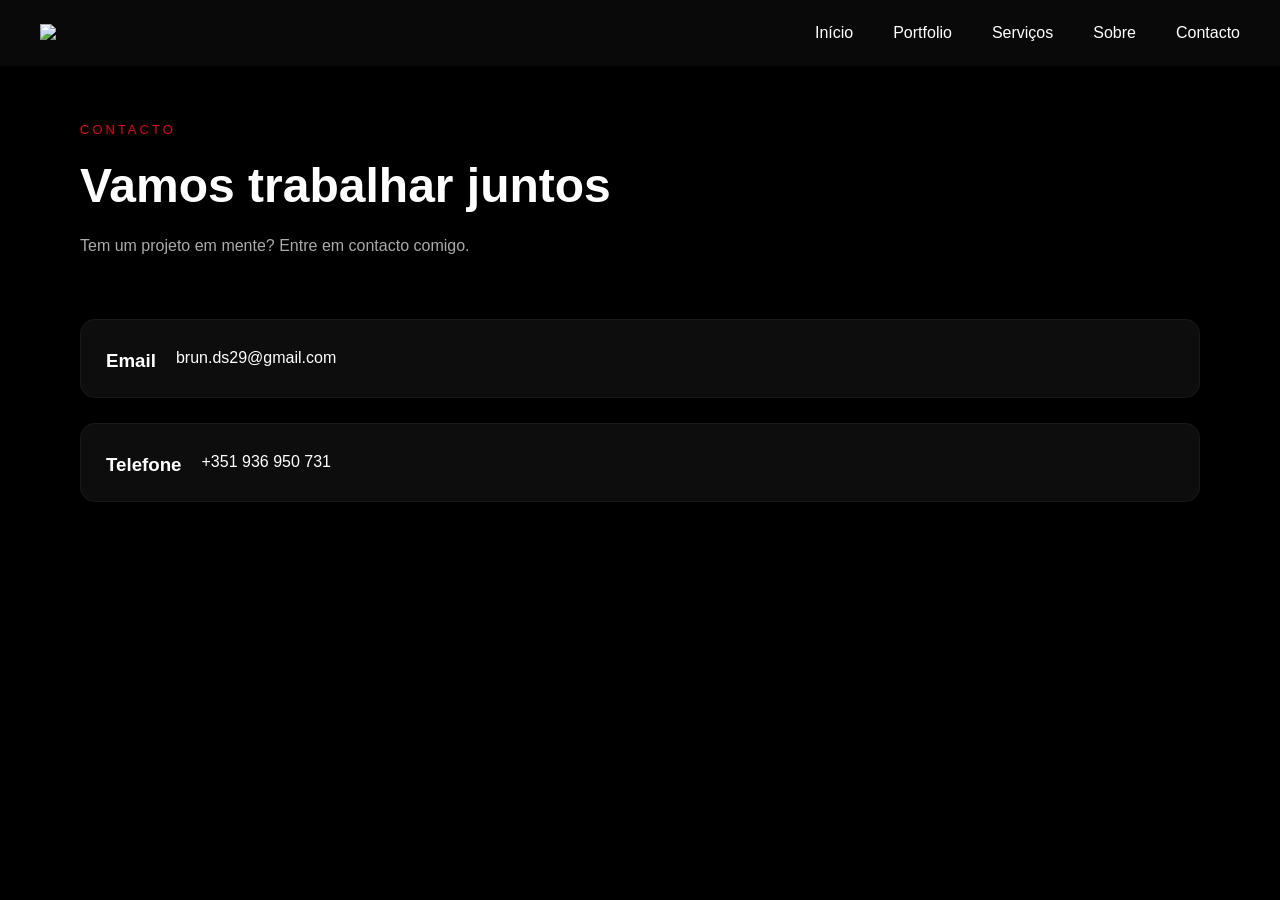
==== Contacto.html @ 80b0c51f "Add files via upload" ====
<!DOCTYPE html>
<title>Contacto</title>
<html lang="pt">
<head>
<link href="style.css" type="text/css" rel="stylesheet" />
<meta charset="UTF-8">
<meta name="viewport" content="width=device-width, initial-scale=1.0">

<title>Contacto</title>

<link rel="stylesheet" href="../css/style.css">

</head>

<body>

<header>
<nav class="navbar">

<div class="logo">
<img src="../Pictures/image-removebg-preview (1).png">
</div>

<ul class="nav-links">
<li><a href="../index.html">Início</a></li>
<li><a href="portfolio.html">Portfolio</a></li>
<li><a href="servicos.html">Serviços</a></li>
<li><a href="sobre.html">Sobre</a></li>
<li><a href="contacto.html">Contacto</a></li>
</ul>

</nav>
</header>

<section id="contacto">

<div class="contacto-header">

<span class="mini-title">CONTACTO</span>

<h2>Vamos trabalhar juntos</h2>

<p>
Tem um projeto em mente? Entre em contacto comigo.
</p>

</div>

<div class="contacto-grid">

<div class="contacto-card">
<h3>Email</h3>
<p>brun.ds29@gmail.com</p>
</div>

<div class="contacto-card">
<h3>Telefone</h3>
<p>+351 936 950 731</p>
</div>

</div>

</section>

</body>
</html>
---- style.css ----
/* RESET */
* {
    margin: 0;
    padding: 0;
    box-sizing: border-box;
}

html {
    scroll-behavior: smooth;
}

body {
    font-family: Arial, Helvetica, sans-serif;
    background-color: #000000;
    color: #fff;
}

/* NAVBAR */
.navbar {
    position: fixed;
    width: 100%;
    background-color: rgba(10,10,10,0.9);
    backdrop-filter: blur(5px);
    display: flex;
    align-items: center;
    justify-content: space-between;
    padding: 20px 40px;
    z-index: 1000;
}

.logo {
    font-size: 22px;
    font-weight: bold;
}

.logo .white { color: #fff; }
.logo .orange { color: #e30613; }

.nav-links {
    list-style: none;
    display: flex;
    gap: 40px;
}

.nav-links a {
    text-decoration: none;
    color: #fff;
    transition: 0.3s;
}

.nav-links a:hover {
    color: #e30613;
}

.btn {
    background-color: #e30613;
    color: #fff;
    padding: 12px 22px;
    border-radius: 8px;
    text-decoration: none;
    font-weight: bold;
    transition: 0.3s;
}

.btn:hover {
    opacity: 0.8;
}

/* HERO SECTION */
.hero {
    height: 100vh;
    background: 
        linear-gradient(rgba(0,0,0,0.7), rgba(0,0,0,0.7)),
        url('https://images.unsplash.com/photo-1492724441997-5dc865305da7') center/cover no-repeat;
    display: flex;
    align-items: center;
    justify-content: center;
    text-align: center;
    padding: 0 20px;
    position: relative;
}

.hero-content {
    max-width: 1000px;
}

.top-text {
    color: #e30613;
    letter-spacing: 4px;
    font-size: 14px;
    margin-bottom: 20px;
}

.hero h1 {
    font-size: 64px;
    line-height: 1.2;
    margin-bottom: 30px;
}

.hero p {
    color: #ccc;
    font-size: 20px;
    margin-bottom: 40px;
}

.hero-buttons {
    display: flex;
    justify-content: center;
    gap: 20px;
    margin-bottom: 60px;
}

.btn-outline {
    border: 1px solid rgba(255,255,255,0.3);
    padding: 12px 22px;
    border-radius: 8px;
    text-decoration: none;
    color: white;
    transition: 0.3s;
}

.btn-outline:hover {
    background-color: rgba(255,255,255,0.1);
}

/* EXPLORAR */
.explore {
    position: absolute;
    bottom: 30px;
    left: 50%;
    transform: translateX(-50%);
    color: #aaa;
    font-size: 14px;
    letter-spacing: 2px;
    cursor: pointer;
}

/* SEÇÕES */
section {
    padding: 120px 80px;
}

#portfolio {
    background-color: #1a1a1a;
}

/* SERVIÇOS */
#servicos {
    background-color: #0f0f0f;
}

.servicos-header {
    max-width: 700px;
    margin-bottom: 80px;
}

.mini-title {
    color: #e30613;
    letter-spacing: 3px;
    font-size: 13px;
}

.servicos-header h2 {
    font-size: 42px;
    margin: 20px 0;
}

.servicos-header p {
    color: #aaa;
    line-height: 1.6;
}

.servicos-grid {
    display: grid;
    grid-template-columns: repeat(auto-fit, minmax(280px, 1fr));
    gap: 30px;
}

.card {
    background-color: #0d0d0d;
    border: 1px solid rgba(255,255,255,0.05);
    border-radius: 15px;
    padding: 30px;
    transition: 0.3s;
}

.card:hover {
    transform: translateY(-8px);
    border-color: #e30613;
}

.icon {
    font-size: 28px;
    margin-bottom: 20px;
    color: #e30613;
}

.card h3 {
    margin-bottom: 15px;
}

.card p {
    color: #aaa;
    font-size: 15px;
    margin-bottom: 20px;
}

.tags span {
    display: inline-block;
    background-color: #111;
    padding: 6px 12px;
    border-radius: 20px;
    font-size: 12px;
    margin: 5px 5px 0 0;
    color: #ccc;
}

.tags span {
    display: inline-block;
    background-color: #111;
    padding: 6px 12px;
    border-radius: 20px;
    font-size: 12px;
    margin: 5px 5px 0 0;
    color: #ccc;
}

/* 🔥 AQUI COMEÇA O NOVO CSS DO PORTFOLIO */

.portfolio-header {
    max-width: 700px;
    margin-bottom: 60px;
}

/* ===== PORTFOLIO ===== */

.portfolio-header h2 {
    font-size: 42px;
    margin: 20px 0;
}

.portfolio-header p {
    color: #aaa;
    line-height: 1.6;
}

.portfolio-grid {
    display: grid;
    grid-template-columns: repeat(auto-fit, minmax(300px, 1fr));
    gap: 30px;
    margin-top: 60px;
}

.portfolio-card {
    background-color: #0d0d0d;
    border-radius: 15px;
    overflow: hidden;
    border: 1px solid rgba(255,255,255,0.05);
    transition: 0.3s;
}

.portfolio-card:hover {
    transform: translateY(-8px);
    border-color: #e30613;
}

.portfolio-card img {
    width: 100%;
    height: 180px;
    object-fit: cover;
    display: block;
}

.portfolio-content {
    padding: 20px;
}

.category {
    font-size: 12px;
    letter-spacing: 2px;
    color: #e30613;
}

.portfolio-content h3 {
    margin: 15px 0 10px 0;
}

.portfolio-content p {
    color: #aaa;
    font-size: 14px;
}


/* ===== SOBRE ===== */

#sobre {
    background-color: #111;
}

.sobre-header {
    max-width: 700px;
    margin-bottom: 80px;
}

.sobre-header h2 {
    font-size: 42px;
    margin: 20px 0;
}

.sobre-header p {
    color: #aaa;
    line-height: 1.7;
}

/* ===== VALORES AJUSTADOS ===== */

.valores-grid {
    display: flex;
    justify-content: center;   /* centraliza */
    align-items: center;
    gap: 25px;
    margin-top: 50px;
}

.valor-card {
    background: #111;
    width: 160px;
    padding: 20px 15px;
    border-radius: 12px;
    text-align: center;
    border: 1px solid rgba(255,255,255,0.05);
    transition: 0.3s;
    flex: 0 0 160px;   /* impede quebrar */
}

.valor-card:hover {
    transform: translateY(-6px);
    border-color: #e30613;
}

.valor-icon {
    font-size: 20px;
    margin-bottom: 8px;
}

.valor-card h3 {
    font-size: 14px;
    font-weight: 500;
}

/* SOBRE LAYOUT LATERAL */

.sobre-container {
    display: grid;
    grid-template-columns: 1.2fr 1fr;
    gap: 60px;
    align-items: start;
}

@media (max-width: 900px) {
    .sobre-container {
        grid-template-columns: 1fr;
    }
}

.skills-box {
    background: #0d0d0d;
    padding: 40px;
    border-radius: 15px;
    border: 1px solid rgba(255,255,255,0.05);
}

.skills-box h3 {
    margin-bottom: 25px;
}

.skill-item {
    background: #111;
    padding: 15px 20px;
    margin-bottom: 15px;
    border-radius: 8px;
    font-size: 14px;
    border-left: 3px solid #e30613;
}

/* ===== ORÇAMENTO ===== */

#orcamento {
    background-color: #0b0b0b;
}

.orcamento-header {
    text-align: center;
    max-width: 700px;
    margin: 0 auto 60px auto;
}

.orcamento-header h2 {
    font-size: 40px;
    margin: 20px 0;
}

.orcamento-header p {
    color: #aaa;
    line-height: 1.6;
}

form {
    max-width: 900px;
    margin: auto;
    background: #0f0f0f;
    padding: 50px;
    border-radius: 15px;
    border: 1px solid rgba(255,255,255,0.05);
}

.form-grid {
    display: grid;
    grid-template-columns: 1fr 1fr;
    gap: 25px;
}

.form-group {
    display: flex;
    flex-direction: column;
}

.form-group.full {
    grid-column: span 2;
}

label {
    margin-bottom: 8px;
    font-size: 14px;
    color: #ccc;
}

input,
select,
textarea {
    background: #111;
    border: 1px solid rgba(255,255,255,0.05);
    padding: 14px 15px;
    border-radius: 8px;
    color: white;
    font-size: 14px;
    transition: 0.3s;
}

textarea {
    min-height: 120px;
    resize: none;
}

input:focus,
select:focus,
textarea:focus {
    outline: none;
    border-color: #e30613;
    box-shadow: 0 0 0 2px rgba(255,106,0,0.2);
}

/* BOTÃO */

.btn-primary {
    margin-top: 30px;
    background: #e30613;
    border: none;
    padding: 15px 30px;
    border-radius: 8px;
    color: black;
    font-weight: bold;
    cursor: pointer;
    transition: 0.3s;
}

.btn-primary:hover {
    background: #e30613;
    transform: translateY(-2px);
}

/* RESPONSIVO */

@media (max-width: 768px) {
    .form-grid {
        grid-template-columns: 1fr;
    }

    .form-group.full {
        grid-column: span 1;
    }

    form {
        padding: 30px;
    }
}

.sobre-left {
    display: flex;
    flex-direction: column;
    justify-content: center;
}

/* ===== CONTACTO ===== */

#contacto {
    background-color: #000;
    padding: 120px 80px;
}

.contacto-header {
    max-width: 700px;
    margin-bottom: 60px;
}

.contacto-header h2 {
    font-size: 48px;
    margin: 20px 0;
}

.contacto-header p {
    color: #aaa;
    line-height: 1.6;
}

.contacto-grid {
    display: grid;
    gap: 25px;
}

.contacto-card {
    display: flex;
    align-items: center;
    gap: 20px;
    background: #0d0d0d;
    padding: 25px;
    border-radius: 15px;
    border: 1px solid rgba(255,255,255,0.05);
    transition: 0.3s;
}

.contacto-card:hover {
    border-color: #e30613;
    transform: translateY(-4px);
}

.contacto-icon {
    font-size: 22px;
    background: rgba(0,81,230,0.1);
    color: #e30613;
    padding: 15px;
    border-radius: 10px;
}

.contacto-card span {
    color: #888;
    font-size: 14px;
}

.contacto-card h3 {
    margin-top: 5px;
}

/* ===== REDES SOCIAIS ===== */

#redes {
    padding: 120px 80px;
    background: #000;
}

.redes-box {
    background: #0d0d0d;
    padding: 50px;
    border-radius: 15px;
    border: 1px solid rgba(255,255,255,0.05);
    margin-bottom: 50px;
}

.redes-box h2 {
    margin-bottom: 15px;
}

.redes-box p {
    color: #aaa;
    margin-bottom: 30px;
}

.redes-grid {
    display: grid;
    grid-template-columns: 1fr 1fr;
    gap: 20px;
}

.rede-btn {
    display: block;
    text-align: center;
    padding: 18px;
    border-radius: 10px;
    background: #111;
    border: 1px solid rgba(255,255,255,0.08);
    text-decoration: none;
    color: white;
    transition: 0.3s;
}

.rede-btn:hover {
    border-color: #e30613;
    background: #151515;
}

/* ===== PROJETO URGENTE ===== */

.urgente-box {
    background: #6a0808;
    padding: 60px;
    border-radius: 15px;
    border: 1px solid #e30613
}

.urgente-box h2 {
    margin-bottom: 15px;
}

.urgente-box p {
    color: #bbb;
    margin-bottom: 30px;
}

.btn-urgente {
    display: inline-block;
    background: #e30613;
    color: black;
    padding: 15px 30px;
    border-radius: 8px;
    font-weight: bold;
    text-decoration: none;
    transition: 0.3s;
}

.btn-urgente:hover {
    background: #e30613;
    transform: translateY(-2px);
}

/* RESPONSIVO */

@media (max-width: 768px) {
    .redes-grid {
        grid-template-columns: 1fr;
    }

    #redes {
        padding: 80px 30px;
    }
}

.portfolio-card video {
    width: 100%;
    height: 250px;   /* usa o mesmo valor que as imagens */
    object-fit: cover;
    display: block;
}




/* ============================= */
/* ===== AJUSTE MOBILE TOTAL ==== */
/* ============================= */

@media (max-width: 768px) {

    /* NAVBAR */
    .navbar {
        flex-direction: column;
        padding: 15px 20px;
        gap: 15px;
    }

    .nav-links {
        flex-direction: column;
        gap: 15px;
        align-items: center;
    }

    /* HERO */
    .hero {
        height: auto;
        padding: 120px 20px 80px 20px;
    }

    .hero h1 {
        font-size: 34px;
        line-height: 1.3;
    }

    .hero p {
        font-size: 16px;
    }

    .hero-buttons {
        flex-direction: column;
        gap: 15px;
    }

    /* SEÇÕES GERAIS */
    section {
        padding: 80px 20px;
    }

    /* PORTFOLIO */
    .portfolio-grid {
        grid-template-columns: 1fr;
    }

    /* SERVIÇOS */
    .servicos-grid {
        grid-template-columns: 1fr;
    }

    /* SOBRE */
    .valores-grid {
        flex-direction: column;
        align-items: center;
    }

    .valor-card {
        width: 100%;
        max-width: 260px;
        flex: unset;
    }

    .sobre-container {
        grid-template-columns: 1fr;
        gap: 40px;
    }

    /* FORMULÁRIO */
    .form-grid {
        grid-template-columns: 1fr;
    }

    .form-group.full {
        grid-column: span 1;
    }

    form {
        padding: 25px;
    }

    /* CONTACTO */
    #contacto {
        padding: 80px 20px;
    }

    .contacto-header h2 {
        font-size: 32px;
    }

    /* REDES */
    #redes {
        padding: 80px 20px;
    }

    .redes-grid {
        grid-template-columns: 1fr;
    }

    /* URGENTE */
    .urgente-box {
        padding: 30px 20px;
    }

}

/* =============================== */
/* ===== MENU LATERAL MOBILE ===== */
/* =============================== */

.menu-toggle {
    display: none;
    font-size: 28px;
    cursor: pointer;
    z-index: 1100;
}

/* OVERLAY ESCURO */
.overlay {
    position: fixed;
    top: 0;
    left: 0;
    width: 100%;
    height: 100%;
    background: rgba(0,0,0,0.6);
    opacity: 0;
    visibility: hidden;
    transition: 0.3s ease;
    z-index: 998;
}

.overlay.active {
    opacity: 1;
    visibility: visible;
}

@media (max-width: 768px) {

    .menu-toggle {
        display: block;
    }

    .nav-links {
        position: fixed;
        top: 0;
        left: -100%;
        width: 85%;
        max-width: 320px;
        height: 100vh;
        background: #0d0d0d;
        flex-direction: column;
        padding: 100px 30px;
        gap: 30px;
        transition: 0.4s ease;
        z-index: 999;
    }

    .nav-links.active {
        left: 0;
    }

    .btn {
        display: none;
    }
}

.logo img {
    height: 70px;
    width: auto;
}
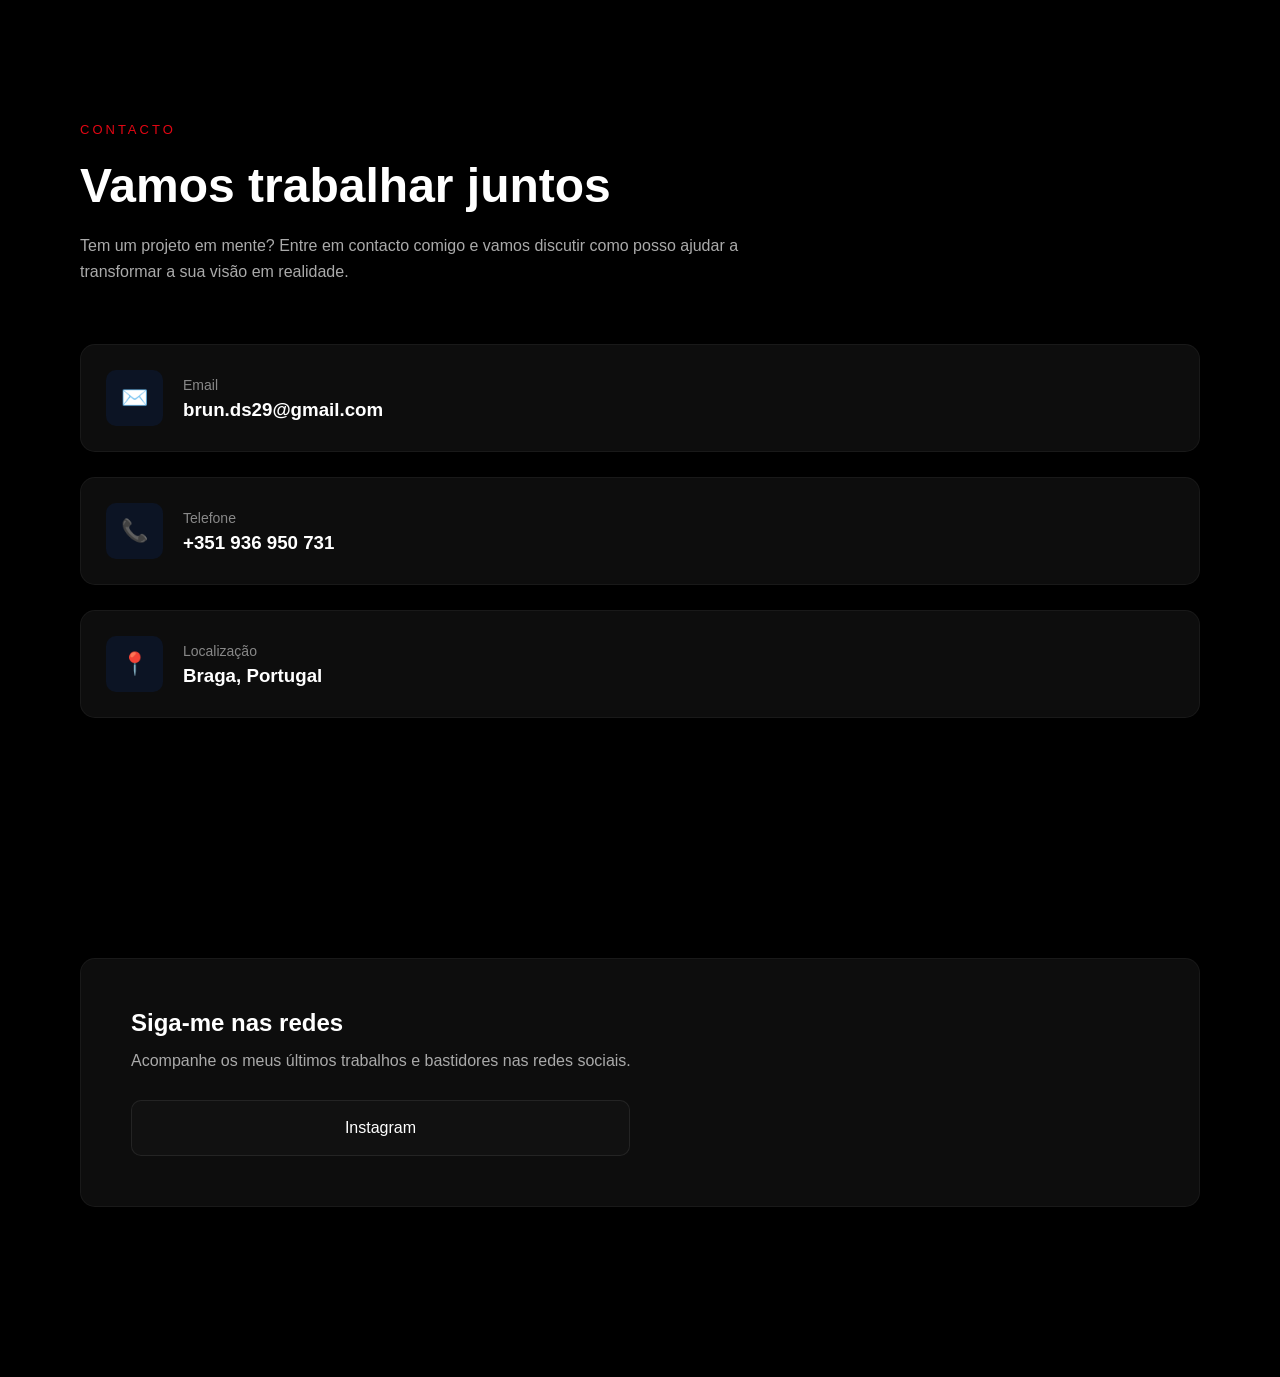
==== commit b49a5431: "Update Contacto.html" ====
--- a/Contacto.html
+++ b/Contacto.html
@@ -5,62 +5,60 @@
 <link href="style.css" type="text/css" rel="stylesheet" />
 <meta charset="UTF-8">
 <meta name="viewport" content="width=device-width, initial-scale=1.0">
-
-<title>Contacto</title>
-
-<link rel="stylesheet" href="../css/style.css">
-
-</head>
-
-<body>
-
-<header>
-<nav class="navbar">
-
-<div class="logo">
-<img src="../Pictures/image-removebg-preview (1).png">
-</div>
-
-<ul class="nav-links">
-<li><a href="../index.html">Início</a></li>
-<li><a href="portfolio.html">Portfolio</a></li>
-<li><a href="servicos.html">Serviços</a></li>
-<li><a href="sobre.html">Sobre</a></li>
-<li><a href="contacto.html">Contacto</a></li>
-</ul>
-
-</nav>
-</header>
-
 <section id="contacto">
 
-<div class="contacto-header">
+    <div class="contacto-header">
+        <span class="mini-title">CONTACTO</span>
+        <h2>Vamos trabalhar juntos</h2>
+        <p>
+            Tem um projeto em mente? Entre em contacto comigo e vamos discutir
+            como posso ajudar a transformar a sua visão em realidade.
+        </p>
+    </div>
 
-<span class="mini-title">CONTACTO</span>
+    <div class="contacto-grid">
 
-<h2>Vamos trabalhar juntos</h2>
+        <div class="contacto-card">
+            <div class="contacto-icon">✉️</div>
+            <div>
+                <span>Email</span>
+                <h3>brun.ds29@gmail.com</h3>
+            </div>
+        </div>
 
-<p>
-Tem um projeto em mente? Entre em contacto comigo.
-</p>
+        <div class="contacto-card">
+            <div class="contacto-icon">📞</div>
+            <div>
+                <span>Telefone</span>
+                <h3>+351 936 950 731</h3>
+            </div>
+        </div>
 
-</div>
-
-<div class="contacto-grid">
-
-<div class="contacto-card">
-<h3>Email</h3>
-<p>brun.ds29@gmail.com</p>
-</div>
-
-<div class="contacto-card">
-<h3>Telefone</h3>
-<p>+351 936 950 731</p>
-</div>
-
-</div>
+        <div class="contacto-card">
+            <div class="contacto-icon">📍</div>
+            <div>
+                <span>Localização</span>
+                <h3>Braga, Portugal</h3>
+            </div>
+        </div>
+    </div>
 
 </section>
 
-</body>
+<section id="redes">
+
+    <div class="redes-box">
+        <h2>Siga-me nas redes</h2>
+        <p>Acompanhe os meus últimos trabalhos e bastidores nas redes sociais.</p>
+
+
+<div class="redes-grid">
+
+    <a href="https://www.instagram.com/webrun_d.s/" target="_blank" class="rede-btn">
+        Instagram
+    </a>
+</div>
+    </div>
+</section>
+</head>
 </html>
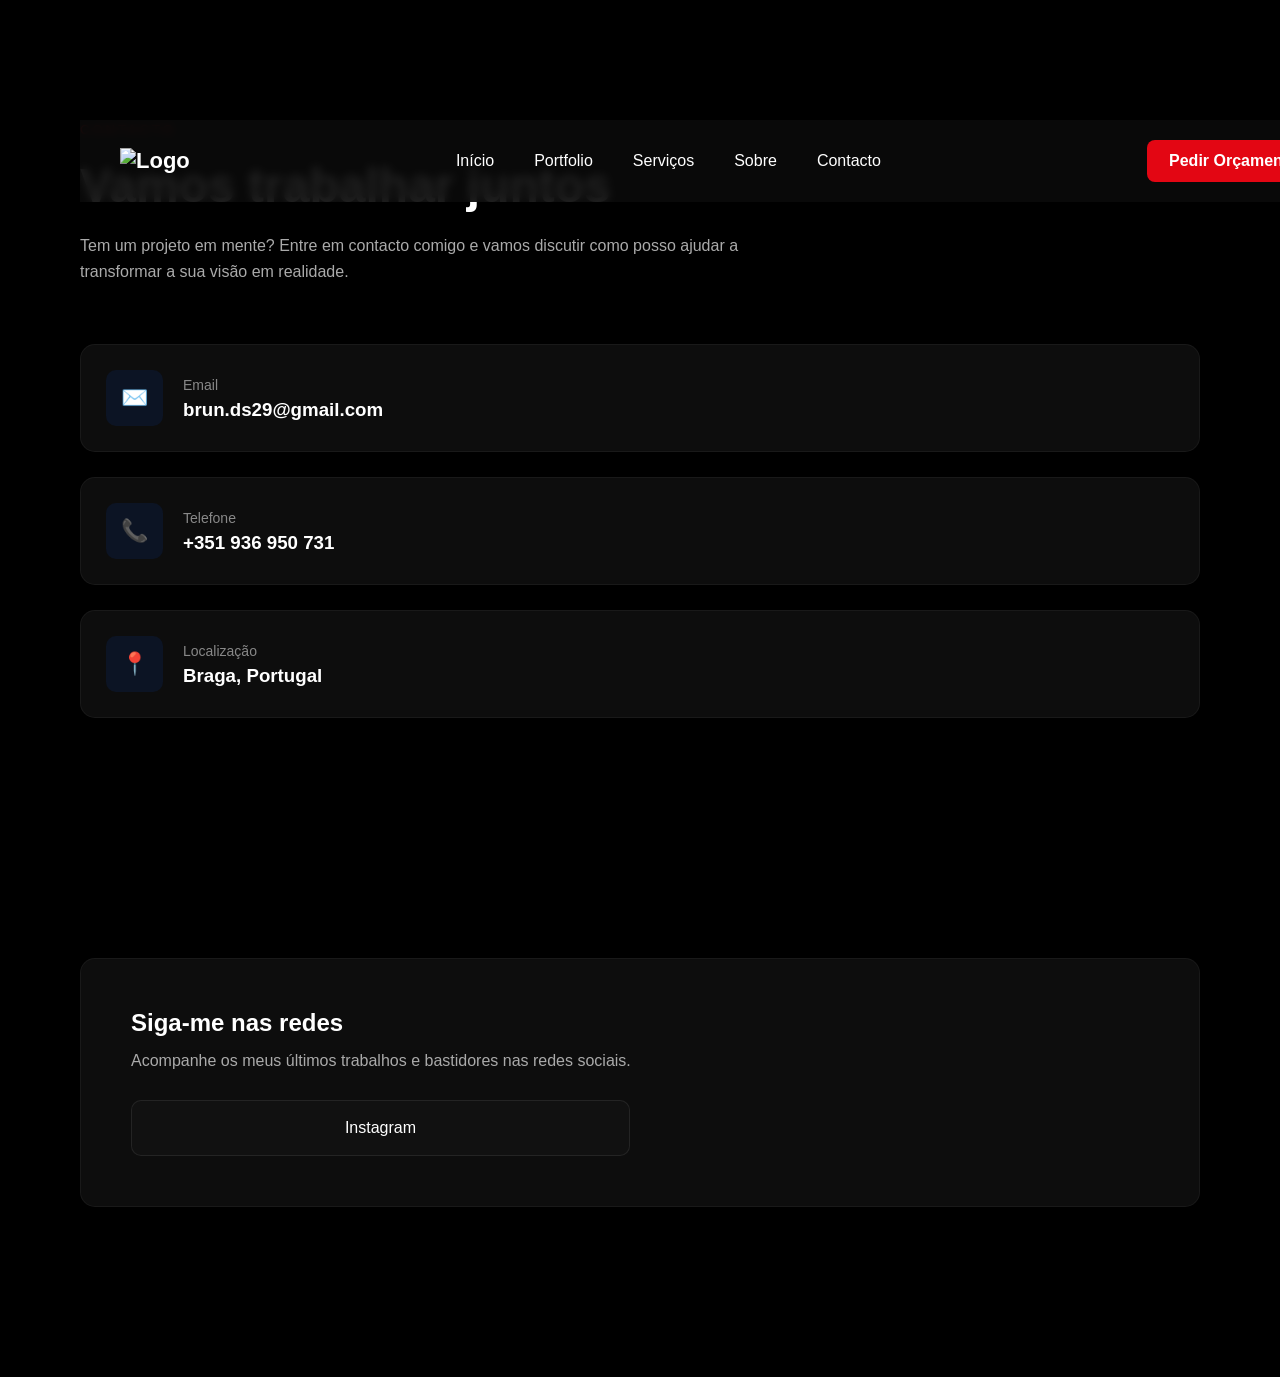
==== commit 53bb031c: "Update Contacto.html" ====
--- a/Contacto.html
+++ b/Contacto.html
@@ -6,6 +6,32 @@
 <meta charset="UTF-8">
 <meta name="viewport" content="width=device-width, initial-scale=1.0">
 <section id="contacto">
+
+
+<body>
+
+<div class="overlay" onclick="closeMenu()"></div>
+
+<header>
+<nav class="navbar">
+
+<div class="logo">
+<img src="Pictures/image-removebg-preview (1).png" alt="Logo">
+</div>
+
+<div class="menu-toggle" onclick="toggleMenu()">☰</div>
+
+<ul class="nav-links">
+<a href="index.html">Início</a>
+<a href="Portfolio.html">Portfolio</a>
+<a href="Serviços.html">Serviços</a>
+<a href="Sobre mim.html">Sobre</a>
+<a href="Contacto.html">Contacto</a>
+</ul>
+
+<a href="pages/contacto.html#orcamento" class="btn">Pedir Orçamento</a>
+
+</nav>
 
     <div class="contacto-header">
         <span class="mini-title">CONTACTO</span>
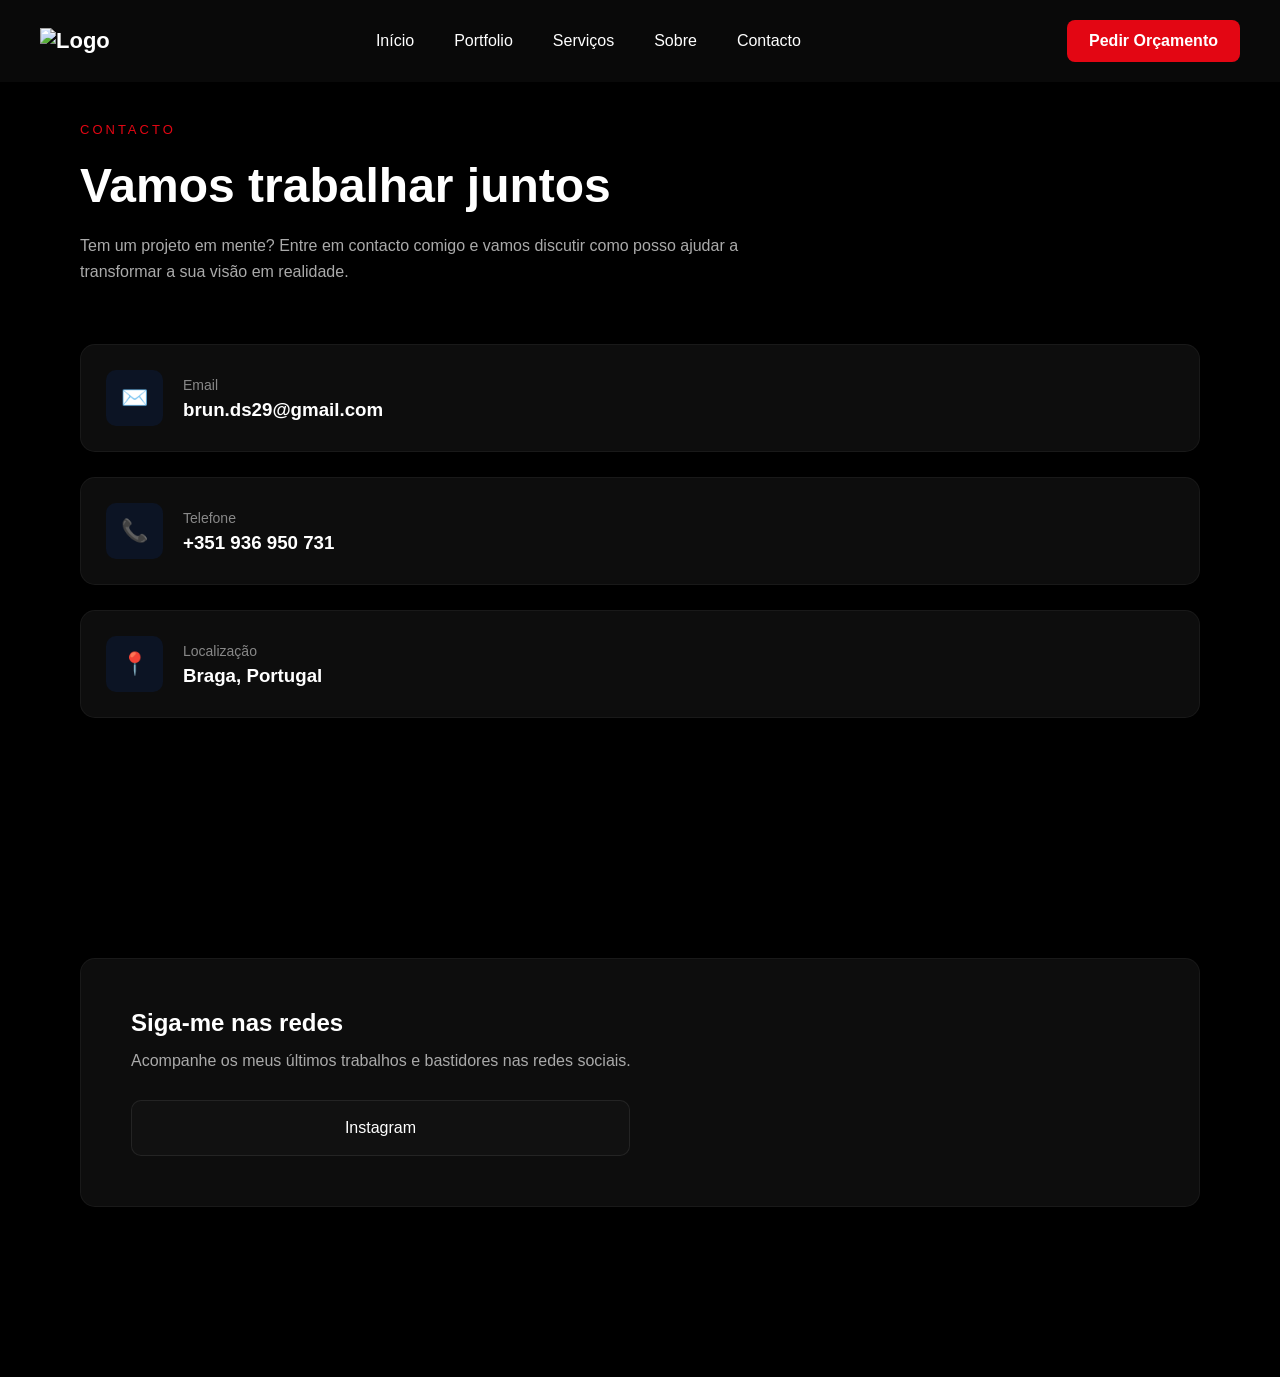
==== commit 978c525d: "Update Contacto.html" ====
--- a/Contacto.html
+++ b/Contacto.html
@@ -1,12 +1,12 @@
 <!DOCTYPE html>
-<title>Contacto</title>
 <html lang="pt">
+
 <head>
-<link href="style.css" type="text/css" rel="stylesheet" />
-<meta charset="UTF-8">
-<meta name="viewport" content="width=device-width, initial-scale=1.0">
-<section id="contacto">
-
+    <meta charset="UTF-8">
+    <meta name="viewport" content="width=device-width, initial-scale=1.0">
+    <title>Contacto</title>
+    <link href="style.css" type="text/css" rel="stylesheet" />
+</head>
 
 <body>
 
@@ -32,6 +32,10 @@
 <a href="pages/contacto.html#orcamento" class="btn">Pedir Orçamento</a>
 
 </nav>
+</header>
+
+<!-- CONTACTO -->
+<section id="contacto">
 
     <div class="contacto-header">
         <span class="mini-title">CONTACTO</span>
@@ -67,24 +71,26 @@
                 <h3>Braga, Portugal</h3>
             </div>
         </div>
+
     </div>
 
 </section>
 
+<!-- REDES -->
 <section id="redes">
 
     <div class="redes-box">
         <h2>Siga-me nas redes</h2>
         <p>Acompanhe os meus últimos trabalhos e bastidores nas redes sociais.</p>
 
+        <div class="redes-grid">
+            <a href="https://www.instagram.com/webrun_d.s/" target="_blank" class="rede-btn">
+                Instagram
+            </a>
+        </div>
+    </div>
 
-<div class="redes-grid">
+</section>
 
-    <a href="https://www.instagram.com/webrun_d.s/" target="_blank" class="rede-btn">
-        Instagram
-    </a>
-</div>
-    </div>
-</section>
-</head>
+</body>
 </html>
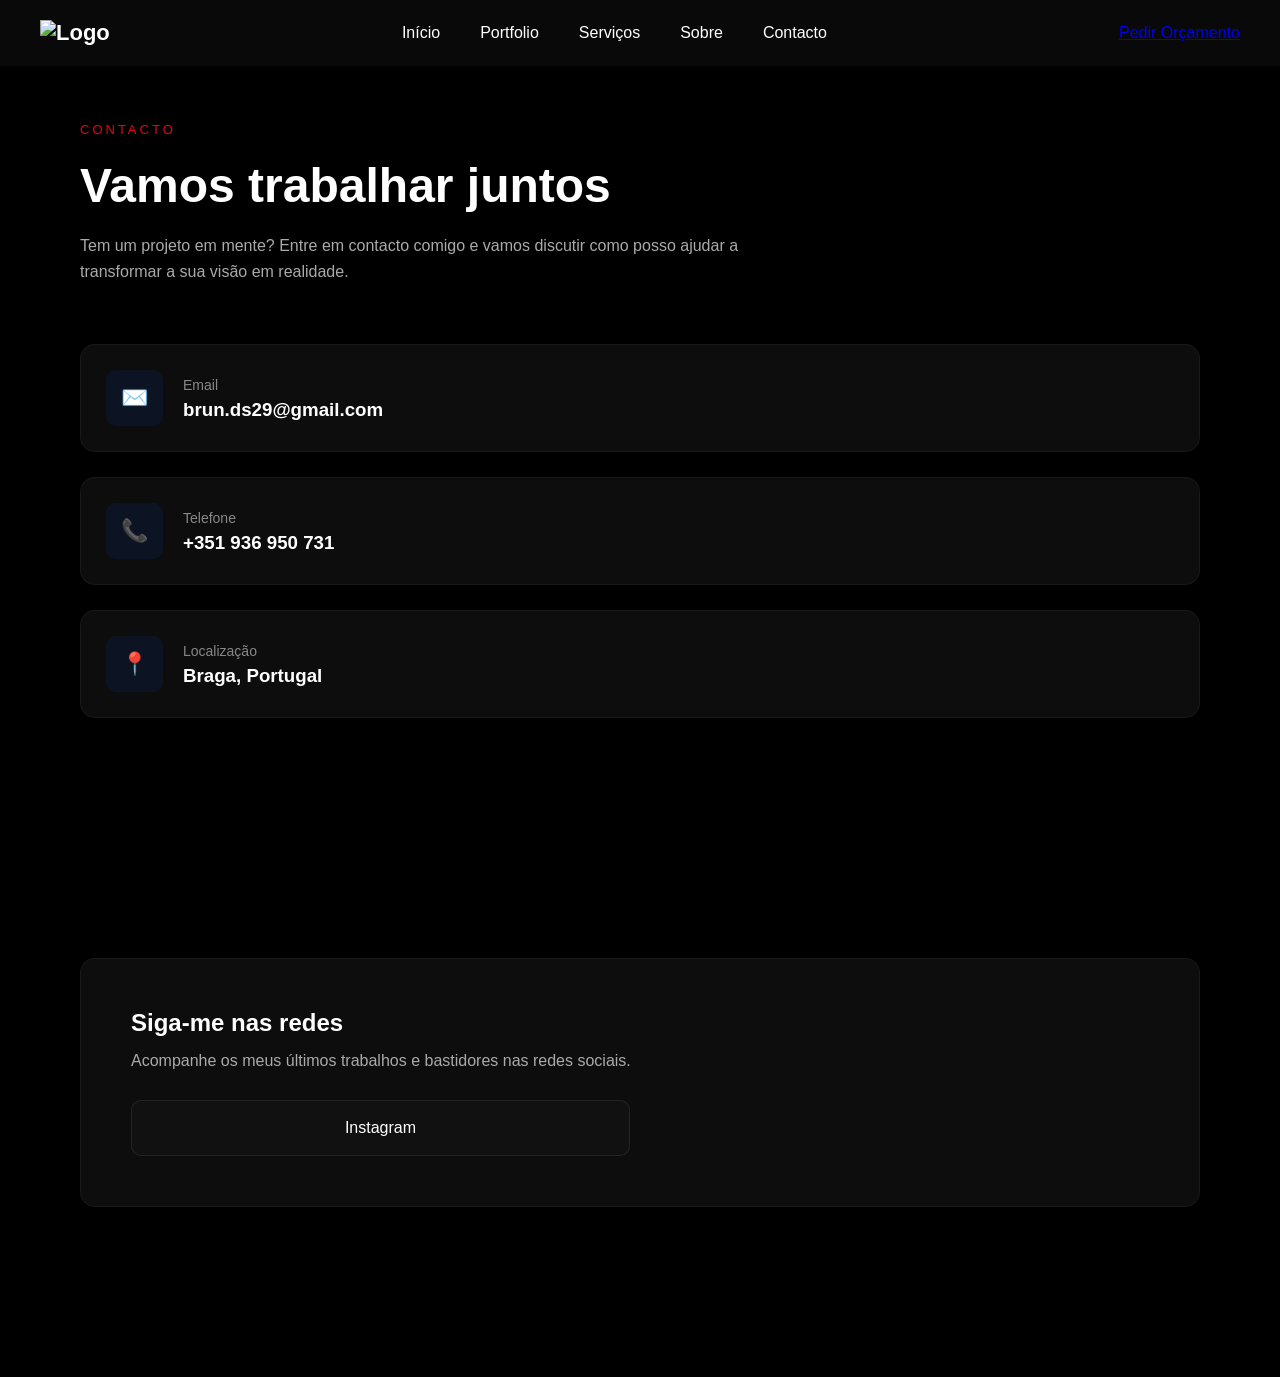
==== commit a030aab8: "Update Contacto.html" ====
--- a/Contacto.html
+++ b/Contacto.html
@@ -16,7 +16,7 @@
 <nav class="navbar">
 
 <div class="logo">
-<img src="Pictures/image-removebg-preview (1).png" alt="Logo">
+<img src="Site/logo2" alt="Logo">
 </div>
 
 <div class="menu-toggle" onclick="toggleMenu()">☰</div>
@@ -29,7 +29,7 @@
 <a href="Contacto.html">Contacto</a>
 </ul>
 
-<a href="pages/contacto.html#orcamento" class="btn">Pedir Orçamento</a>
+<a href="Orçamento.html" class="Orçamento">Pedir Orçamento</a>
 
 </nav>
 </header>
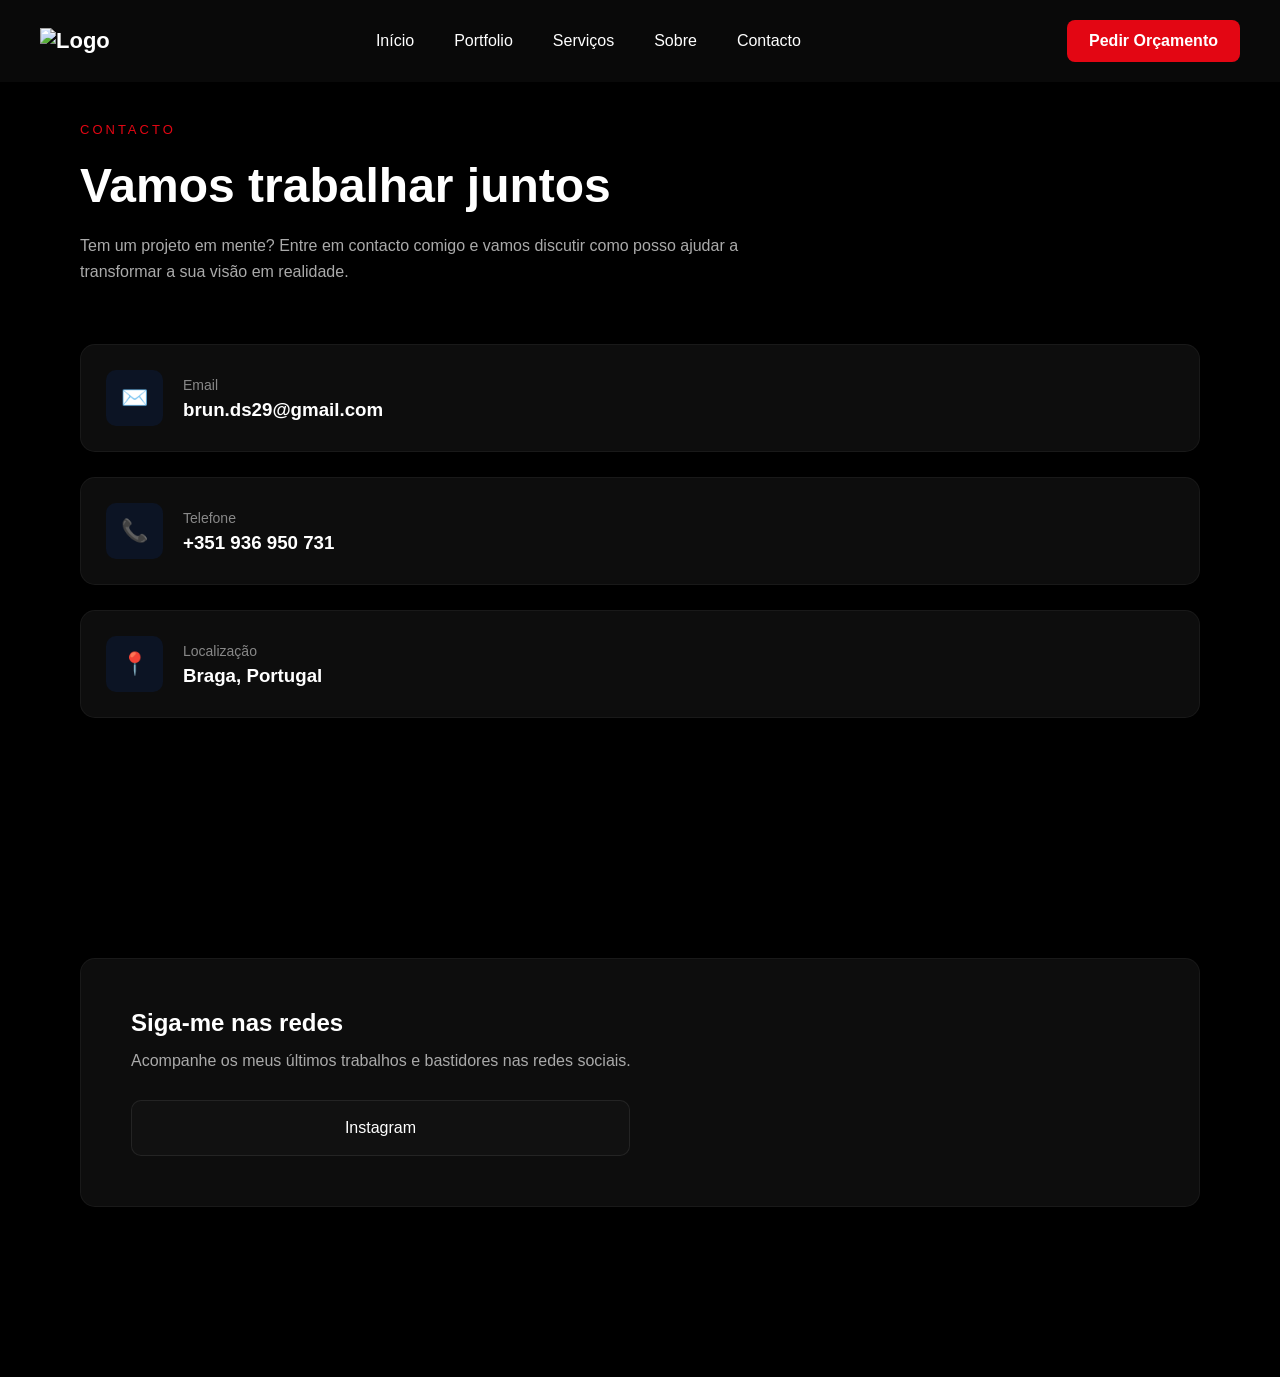
==== commit 61041d6d: "Update Contacto.html" ====
--- a/Contacto.html
+++ b/Contacto.html
@@ -16,7 +16,7 @@
 <nav class="navbar">
 
 <div class="logo">
-<img src="Site/logo2" alt="Logo">
+<img src="img/Projeto logo1.png" alt="Logo">
 </div>
 
 <div class="menu-toggle" onclick="toggleMenu()">☰</div>
@@ -29,7 +29,7 @@
 <a href="Contacto.html">Contacto</a>
 </ul>
 
-<a href="Orçamento.html" class="Orçamento">Pedir Orçamento</a>
+<a href="Orçamento.html" class="btn">Pedir Orçamento</a>
 
 </nav>
 </header>
@@ -91,6 +91,18 @@
     </div>
 
 </section>
+<script>
 
+function toggleMenu() {
+document.querySelector(".nav-links").classList.toggle("active");
+document.querySelector(".overlay").classList.toggle("active");
+}
+
+function closeMenu() {
+document.querySelector(".nav-links").classList.remove("active");
+document.querySelector(".overlay").classList.remove("active");
+}
+
+</script>
 </body>
 </html>
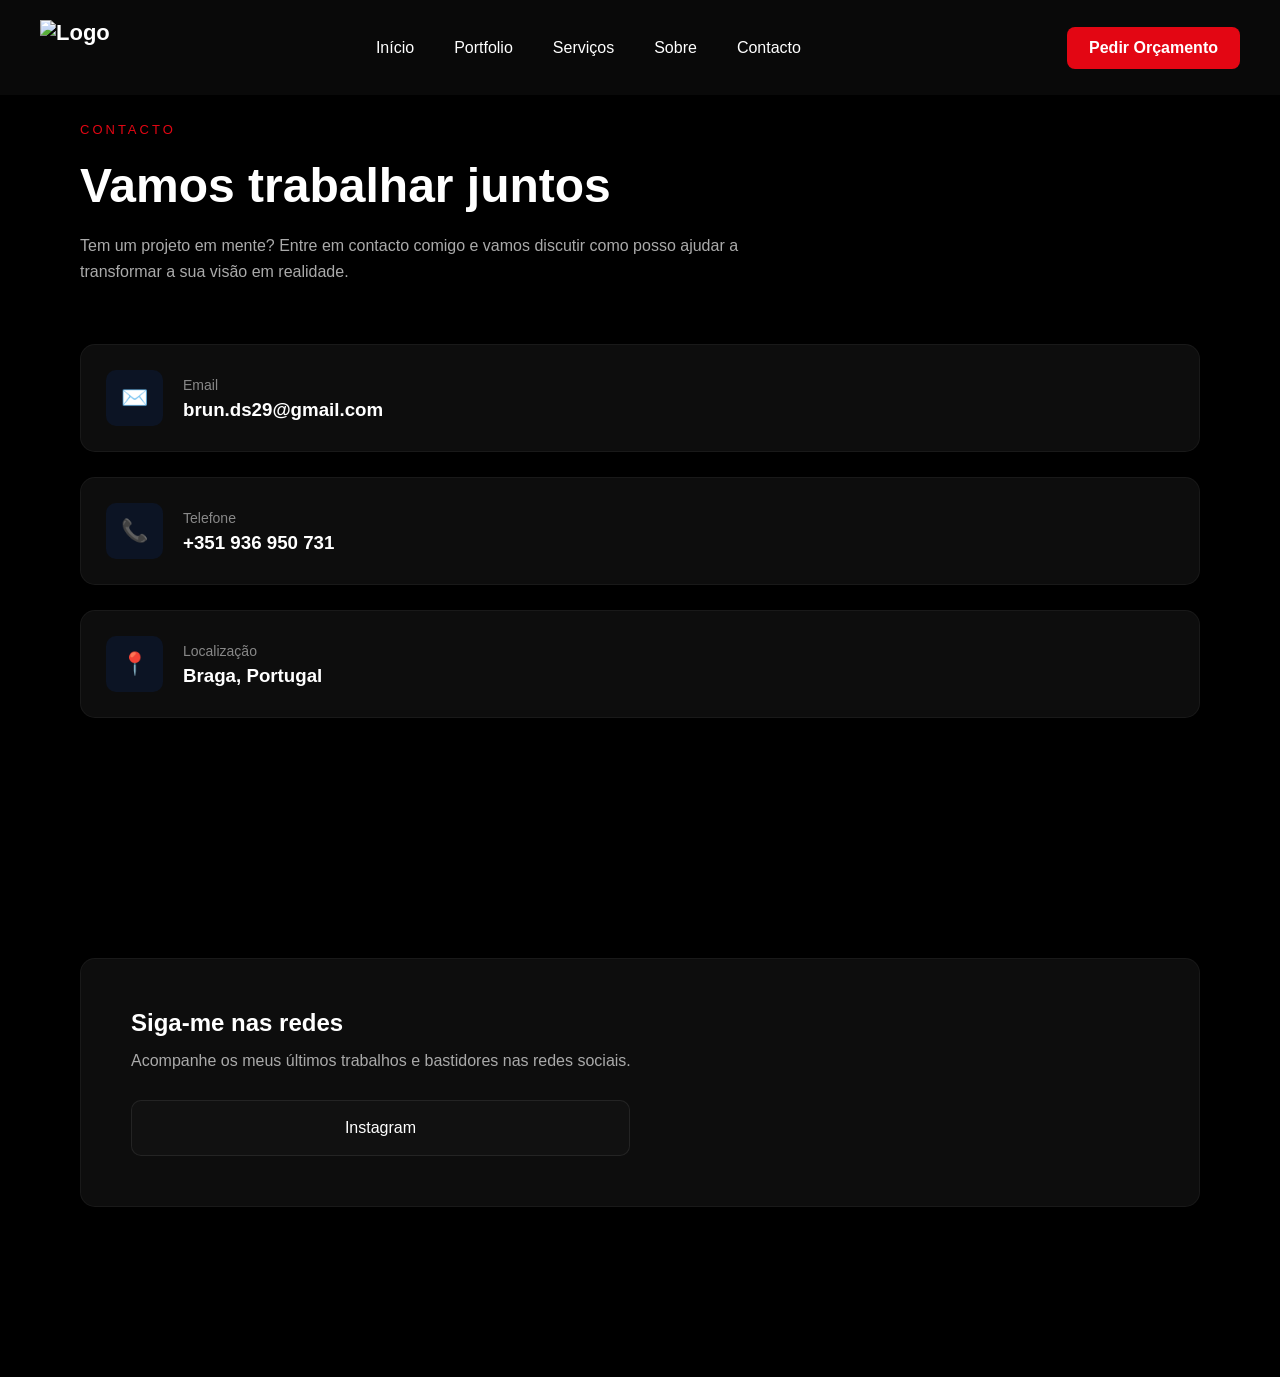
==== commit cb92fb5d: "Update Contacto.html" ====
--- a/Contacto.html
+++ b/Contacto.html
@@ -16,20 +16,19 @@
 <nav class="navbar">
 
 <div class="logo">
-<img src="img/Projeto logo1.png" alt="Logo">
+<img src="https://res.cloudinary.com/dpodm97yf/image/upload/v1774372410/logo1_yw5bps.png" alt="Logo">
 </div>
 
 <div class="menu-toggle" onclick="toggleMenu()">☰</div>
+ <ul class="nav-links">
+    <li><a href="index.html">Início</a></li>
+    <li><a href="Portfolio.html">Portfolio</a></li>
+    <li><a href="Serviços.html">Serviços</a></li>
+    <li><a href="Sobre mim.html">Sobre</a></li>
+    <li><a href="Contacto.html">Contacto</a></li>
+  </ul>
 
-<ul class="nav-links">
-<a href="index.html">Início</a>
-<a href="Portfolio.html">Portfolio</a>
-<a href="Serviços.html">Serviços</a>
-<a href="Sobre mim.html">Sobre</a>
-<a href="Contacto.html">Contacto</a>
-</ul>
-
-<a href="Orçamento.html" class="btn">Pedir Orçamento</a>
+  <a href="Orçamento.html" class="btn btn-orcamento">Pedir Orçamento</a>
 
 </nav>
 </header>
--- a/style.css
+++ b/style.css
@@ -39,7 +39,7 @@
 
 .nav-links {
     list-style: none;
-    display: flex;
+    display: inline-flex;
     gap: 40px;
 }
 
@@ -72,13 +72,14 @@
     height: 100vh;
     background: 
         linear-gradient(rgba(0,0,0,0.7), rgba(0,0,0,0.7)),
-        url('https://images.unsplash.com/photo-1492724441997-5dc865305da7') center/cover no-repeat;
+        url('img/js.jpg') center/cover no-repeat;
     display: flex;
     align-items: center;
     justify-content: center;
     text-align: center;
     padding: 0 20px;
     position: relative;
+    z-index: 1;
 }
 
 .hero-content {
@@ -835,8 +836,43 @@
 }
 
 .logo img {
-    height: 70px;
+    height: 55px;
     width: auto;
-}
-
-
+    object-fit: contain;
+    display: block;
+}
+
+@media (max-width: 768px) {
+  .btn-orcamento {
+    display: block;
+    margin: 10px auto;
+    text-align: center;
+  }
+}
+
+.about-img {
+  width: 100%;
+  max-width: 700px;
+  border-radius: 12px;
+  overflow: hidden;
+}
+
+.about-img img {
+  width: 100%;
+  height: 450px;
+  object-fit: cover;
+  object-position: center;
+  display: block;
+  border-radius: 12px;
+}
+  
+/* Mobile */
+@media (max-width: 768px) {
+  .about-img img {
+    height: 250px;
+  }
+}
+
+.fundo{ position: relative; /* Ou absolute */
+    z-index: -1;        /* Menor que o elemento da frente */
+}
